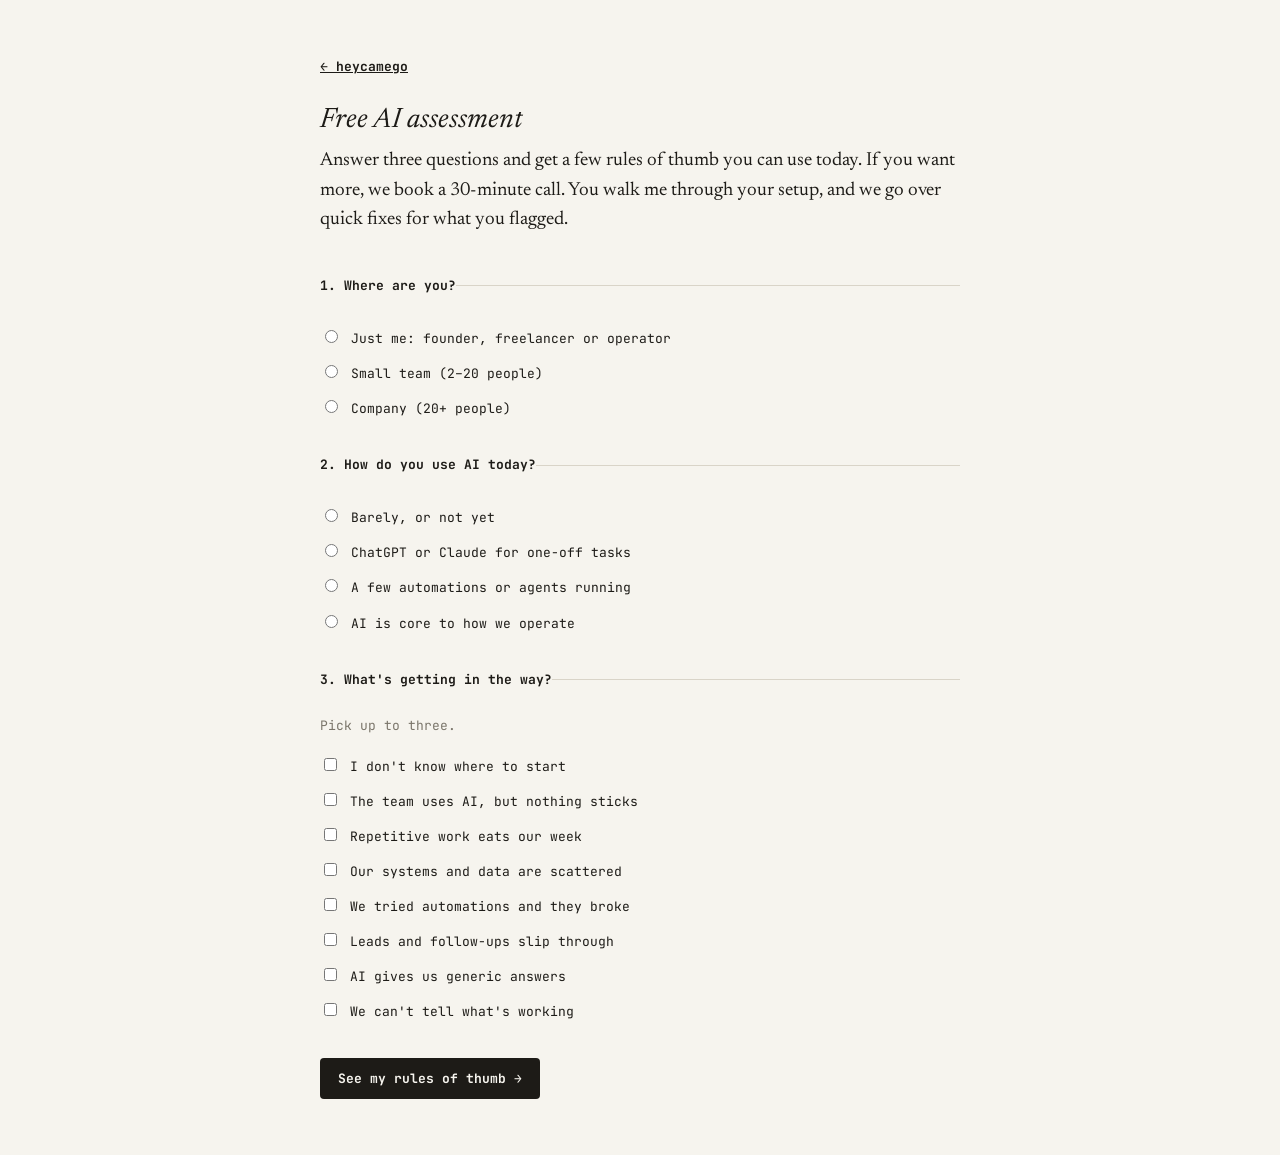
==== assessment/index.html @ f38ed3c1 "Add free AI assessment page and homepage call to action Three questions, rules of thumb drawn from O" ====
<!DOCTYPE html>
<html lang="en">
<head>
  <meta charset="UTF-8" />
  <meta name="viewport" content="width=device-width, initial-scale=1.0" />
  <title>Free AI assessment · heycamego</title>
  <meta name="description" content="Three questions about how you use AI. Get rules of thumb right away, then a 30-minute call if you want one." />
  <link rel="stylesheet" href="https://fonts.googleapis.com/css2?family=JetBrains+Mono:wght@400;700&family=Newsreader:ital,opsz,wght@0,6..72,400;1,6..72,400&display=swap" />
  <style>
    :root { --bg: #f6f4ee; --ink: #1d1b17; --soft: #7a756a; --line: #d9d4c8;
      --mono: "JetBrains Mono", ui-monospace, Menlo, Consolas, monospace; --serif: "Newsreader", Georgia, serif; }
    body { max-width: 640px; margin: 0 auto; padding: 56px 16px;
      background: var(--bg); color: var(--ink); font: 13px/1.7 var(--mono); }
    a { color: var(--ink); font-weight: 700; }
    h1 { font: italic 28px/1.3 var(--serif); margin: 24px 0 8px; }
    .lede { font: 19px/1.55 var(--serif); margin: 0 0 40px; }
    fieldset { border: 0; border-top: 1px solid var(--line); margin: 0; padding: 20px 0 28px; }
    legend { font-weight: 700; padding: 0; margin-bottom: 4px; }
    .hint { color: var(--soft); margin: 0 0 12px; }
    label.opt { display: flex; gap: 10px; align-items: baseline; padding: 6px 0; cursor: pointer; }
    input[type=radio], input[type=checkbox] { accent-color: var(--ink); }
    input[type=text], input[type=email], textarea { width: 100%; box-sizing: border-box; font: inherit; padding: 10px;
      background: #fff; color: var(--ink); border: 1px solid var(--line); border-radius: 4px; margin: 4px 0 14px; }
    button, .btn { font: 700 13px var(--mono); background: var(--ink); color: var(--bg); border: 0; border-radius: 4px;
      padding: 12px 18px; cursor: pointer; text-decoration: none; display: inline-block; }
    button:disabled { opacity: .5; cursor: default; }
    .rules { font: 18px/1.55 var(--serif); padding: 0; list-style: none; display: grid; gap: 14px; margin: 0 0 32px; }
    .rules li { border-left: 2px solid var(--ink); padding-left: 14px; }
    .rules small { display: block; margin-top: 6px; font: 12px/1.6 var(--mono); color: var(--soft); }
    .err { color: #a3322a; }
    [hidden] { display: none !important; }
  </style>
</head>
<body>
  <a href="/">← heycamego</a>
  <h1>Free AI assessment</h1>
  <p class="lede">Answer three questions and get a few rules of thumb you can use today. If you want more, we book a 30-minute call. You walk me through your setup, and we go over quick fixes for what you flagged.</p>

  <form id="f">
    <input type="hidden" name="access_key" value="WEB3FORMS_ACCESS_KEY" />
    <input type="hidden" name="subject" value="heycamego assessment" />
    <input type="checkbox" name="botcheck" hidden />

    <fieldset>
      <legend>1. Where are you?</legend>
      <label class="opt"><input type="radio" name="where" value="Solo" required /> Just me: founder, freelancer or operator</label>
      <label class="opt"><input type="radio" name="where" value="Small team" /> Small team (2–20 people)</label>
      <label class="opt"><input type="radio" name="where" value="Company" /> Company (20+ people)</label>
    </fieldset>

    <fieldset>
      <legend>2. How do you use AI today?</legend>
      <label class="opt"><input type="radio" name="usage" value="Barely" required /> Barely, or not yet</label>
      <label class="opt"><input type="radio" name="usage" value="Chat" /> ChatGPT or Claude for one-off tasks</label>
      <label class="opt"><input type="radio" name="usage" value="Some automations" /> A few automations or agents running</label>
      <label class="opt"><input type="radio" name="usage" value="Core" /> AI is core to how we operate</label>
    </fieldset>

    <fieldset>
      <legend>3. What's getting in the way?</legend>
      <p class="hint">Pick up to three.</p>
      <div id="pains"></div>
    </fieldset>

    <button id="next" type="button">See my rules of thumb →</button>
    <p class="err" id="need" hidden>Answer all three questions first.</p>

    <div id="step2" hidden>
      <fieldset>
        <legend>Your rules of thumb</legend>
        <ul class="rules" id="rules"></ul>
      </fieldset>
      <fieldset>
        <legend>Want to go deeper on a 30-minute call?</legend>
        <p class="hint">Leave your details and pick a time. I read every one.</p>
        <label>Name<input type="text" name="name" required autocomplete="name" /></label>
        <label>Email<input type="email" name="email" required autocomplete="email" /></label>
        <label>Company or website (optional)<input type="text" name="company" autocomplete="organization" /></label>
        <label>Anything else I should know? (optional)<textarea name="notes" rows="3"></textarea></label>
        <button id="send" type="submit">Send and pick a time →</button>
        <p class="err" id="err" hidden>That didn't go through. Try again, or <a href="https://x.com/heycamego">DM me on X</a>.</p>
      </fieldset>
    </div>
  </form>

  <section id="done" hidden>
    <fieldset>
      <legend>Got it, thanks.</legend>
      <p class="hint">Last step: pick a 30-minute slot.</p>
      <a class="btn" id="book" href="#">Book the call →</a>
    </fieldset>
  </section>

  <script>
    var CAL_URL = 'CAL_COM_LINK';
    var PAINS = {
      'Where to start': ["I don't know where to start",
        'Take a task you repeat every week and ask three questions about each step: can I drop it, can a script do it, or does it need an agent? Most steps turn out to be scripts. Start where the work has a clear beginning and end, like a report or an audit.',
        'Seen: finance and legal work is the easiest place to start, because the inputs and outputs are already defined.'],
      'Nothing sticks': ['The team uses AI, but nothing sticks',
        "A system people have to update by hand goes stale within a couple of weeks. Have the AI update it from email and meeting notes. Your team's only job is to check it.",
        "Seen: a company's new operating system went stale the two weeks its builder was away."],
      'Repetitive work': ['Repetitive work eats our week',
        'Automate a whole line of work, not single tasks: inputs, steps and a pass/fail result. Run it for one customer or one week, confirm the result, then add the next. Your people move from typing numbers to checking them.',
        'Seen: an AI audit of one quarterly statement found a shortfall larger than what had already been billed.'],
      'Scattered systems': ['Our systems and data are scattered',
        'Connect one real source, ask it a question, and compare the answer with the report you already trust. The differences, like time zones or cancelled orders, are rules you teach once. A good setup remembers them.',
        "Seen: weekly sales from a live store API matched the team's spreadsheet, apart from two rules worth writing down."],
      'Automations broke': ['We tried automations and they broke',
        "Most automations that break can't log in. Check that the AI can reach the system on a schedule, without you. Then lock the output format, because people stop trusting a report the first time it changes shape.",
        'Seen: a clinic turned an hour-long audit into eight minutes, then lost its users when the report kept changing format.'],
      'Leads slip': ['Leads and follow-ups slip through',
        "Write down what a deal that's ready to close looks like, and let the AI chase everyone who isn't there yet. It writes drafts and you approve them, from a business number instead of your personal WhatsApp.",
        'Seen: owners answering buyers and suppliers from the same WhatsApp they use for family.'],
      'Generic answers': ['AI gives us generic answers',
        "AI stays generic until it can read your business: email, CRM, past conversations. Pull your 50 most common customer or supplier questions, and those become the rules for what it may answer. When it gets something wrong, correct it once.",
        'Seen: teams with years of context spread across ChatGPT folders, Notion and their inbox.'],
      'No measurement': ["We can't tell what's working",
        'Pick one line of work and count the hours you get back each week. The gain usually comes from running several jobs in parallel, not from faster answers, so track what is running and what is done.',
        'Seen: four-day tasks done in one by running six sessions side by side.']
    };
    var f = document.getElementById('f'), box = document.getElementById('pains');
    Object.keys(PAINS).forEach(function (k) {
      box.insertAdjacentHTML('beforeend', '<label class="opt"><input type="checkbox" name="pains" value="' + k + '" /> ' + PAINS[k][0] + '</label>');
    });
    box.addEventListener('change', function () {
      var checked = box.querySelectorAll(':checked').length;
      box.querySelectorAll('input').forEach(function (i) { i.disabled = !i.checked && checked >= 3; });
    });

    document.getElementById('next').onclick = function () {
      var picked = [].map.call(box.querySelectorAll(':checked'), function (i) { return i.value; });
      if (!f.where.value || !f.usage.value || !picked.length) { document.getElementById('need').hidden = false; return; }
      document.getElementById('rules').innerHTML = picked.map(function (k) { return '<li>' + PAINS[k][1] + '<small>' + PAINS[k][2] + '</small></li>'; }).join('');
      document.getElementById('step2').hidden = false;
      document.getElementById('need').hidden = true;
      this.hidden = true;
      document.getElementById('step2').scrollIntoView({ behavior: 'smooth' });
    };

    f.onsubmit = function (e) {
      e.preventDefault();
      var btn = document.getElementById('send'), err = document.getElementById('err');
      var data = new FormData(f);
      data.set('pains', data.getAll('pains').join(', '));
      btn.disabled = true; err.hidden = true;
      fetch('https://api.web3forms.com/submit', { method: 'POST', body: data, headers: { Accept: 'application/json' } })
        .then(function (r) { return r.json(); })
        .then(function (j) {
          if (!j.success) throw j;
          var q = new URLSearchParams({ name: data.get('name'), email: data.get('email'), notes: 'Pains: ' + data.get('pains') });
          document.getElementById('book').href = CAL_URL + '?' + q;
          f.hidden = true;
          document.getElementById('done').hidden = false;
        })
        .catch(function () { err.hidden = false; btn.disabled = false; });
    };
  </script>
</body>
</html>
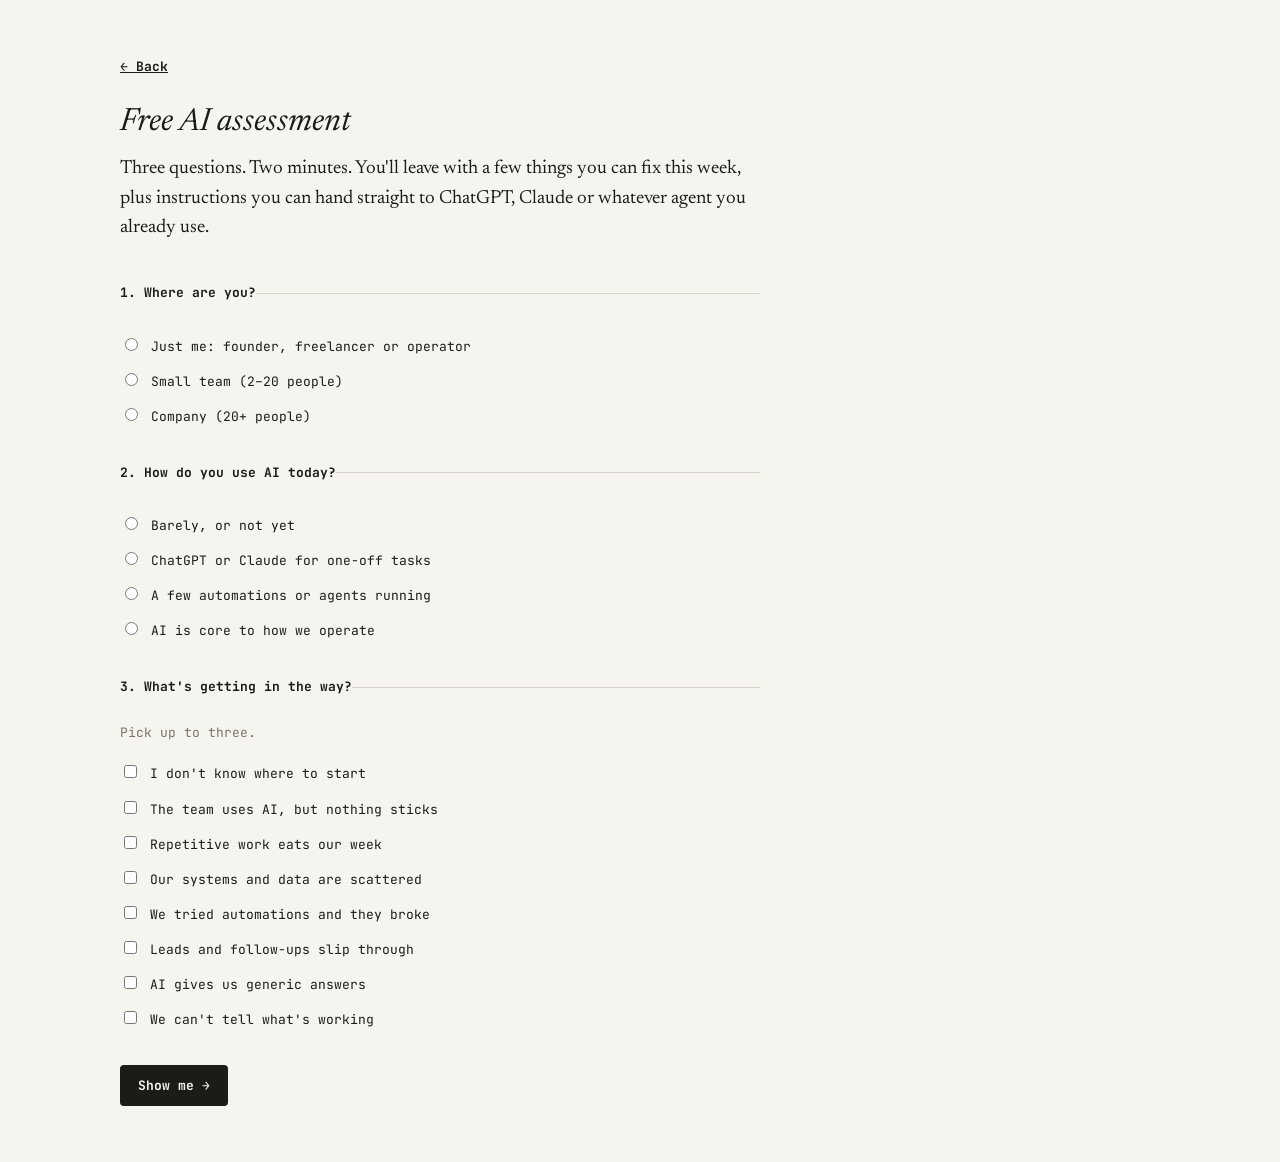
==== commit d89201b3: "Rework assessment results and homepage heading Each chosen problem gets its own section with copyabl" ====
--- a/assessment/index.html
+++ b/assessment/index.html
@@ -4,155 +4,209 @@
   <meta charset="UTF-8" />
   <meta name="viewport" content="width=device-width, initial-scale=1.0" />
   <title>Free AI assessment · heycamego</title>
-  <meta name="description" content="Three questions about how you use AI. Get rules of thumb right away, then a 30-minute call if you want one." />
+  <meta name="description" content="Three questions about how you use AI. Walk away with fixes for this week and instructions you can hand straight to your AI." />
   <link rel="stylesheet" href="https://fonts.googleapis.com/css2?family=JetBrains+Mono:wght@400;700&family=Newsreader:ital,opsz,wght@0,6..72,400;1,6..72,400&display=swap" />
   <style>
-    :root { --bg: #f6f4ee; --ink: #1d1b17; --soft: #7a756a; --line: #d9d4c8;
+    :root { --bg: #f6f4ee; --ink: #1d1b17; --soft: #7a756a; --line: #d9d4c8; --field: #fff; --danger: #a3322a;
       --mono: "JetBrains Mono", ui-monospace, Menlo, Consolas, monospace; --serif: "Newsreader", Georgia, serif; }
-    body { max-width: 640px; margin: 0 auto; padding: 56px 16px;
+    body { max-width: 1040px; margin: 0 auto; padding-block: 56px; padding-left: max(16px, env(safe-area-inset-left, 0px)); padding-right: max(16px, env(safe-area-inset-right, 0px));
       background: var(--bg); color: var(--ink); font: 13px/1.7 var(--mono); }
     a { color: var(--ink); font-weight: 700; }
-    h1 { font: italic 28px/1.3 var(--serif); margin: 24px 0 8px; }
-    .lede { font: 19px/1.55 var(--serif); margin: 0 0 40px; }
-    fieldset { border: 0; border-top: 1px solid var(--line); margin: 0; padding: 20px 0 28px; }
+    .wrap { display: grid; grid-template-columns: minmax(0, 640px); gap: 64px; }
+    .wrap.split { grid-template-columns: minmax(0, 1fr) 280px; }
+    @media (max-width: 860px) { .wrap.split { grid-template-columns: minmax(0, 1fr); } }
+    h1 { font: italic 32px/1.25 var(--serif); margin: 24px 0 12px; text-wrap: balance; }
+    .lede { font: 19px/1.55 var(--serif); margin: 0 0 40px; max-width: 34em; }
+    fieldset { border: 0; border-top: 1px solid var(--line); margin: 0; padding: 20px 0 28px; min-width: 0; }
     legend { font-weight: 700; padding: 0; margin-bottom: 4px; }
     .hint { color: var(--soft); margin: 0 0 12px; }
     label.opt { display: flex; gap: 10px; align-items: baseline; padding: 6px 0; cursor: pointer; }
     input[type=radio], input[type=checkbox] { accent-color: var(--ink); }
-    input[type=text], input[type=email], textarea { width: 100%; box-sizing: border-box; font: inherit; padding: 10px;
-      background: #fff; color: var(--ink); border: 1px solid var(--line); border-radius: 4px; margin: 4px 0 14px; }
-    button, .btn { font: 700 13px var(--mono); background: var(--ink); color: var(--bg); border: 0; border-radius: 4px;
-      padding: 12px 18px; cursor: pointer; text-decoration: none; display: inline-block; }
+    input[type=email] { width: 100%; box-sizing: border-box; font: inherit; padding: 10px;
+      background: var(--field); color: var(--ink); border: 1px solid var(--line); border-radius: 4px; margin: 4px 0 10px; }
+    button { font: 700 13px var(--mono); background: var(--ink); color: var(--bg); border: 0; border-radius: 4px; padding: 12px 18px; cursor: pointer; }
     button:disabled { opacity: .5; cursor: default; }
-    .rules { font: 18px/1.55 var(--serif); padding: 0; list-style: none; display: grid; gap: 14px; margin: 0 0 32px; }
-    .rules li { border-left: 2px solid var(--ink); padding-left: 14px; }
-    .rules small { display: block; margin-top: 6px; font: 12px/1.6 var(--mono); color: var(--soft); }
-    .err { color: #a3322a; }
+    button.ghost { background: transparent; color: var(--ink); border: 1px solid var(--line); padding: 6px 12px; font-weight: 400; }
+    .err { color: var(--danger); }
+
+    .result { border-top: 1px solid var(--ink); padding: 28px 0 44px; }
+    .result .said { color: var(--soft); margin: 0 0 8px; }
+    .result h2 { font: 28px/1.25 var(--serif); margin: 0 0 14px; text-wrap: balance; }
+    .result .body { font: 19px/1.6 var(--serif); margin: 0 0 16px; max-width: 34em; }
+    .result .seen { color: var(--soft); margin: 0 0 20px; max-width: 60ch; }
+    summary { cursor: pointer; font-weight: 700; }
+    .agent { margin-top: 14px; border: 1px solid var(--line); border-radius: 4px; background: var(--field); }
+    .agent-bar { display: flex; justify-content: space-between; align-items: center; gap: 12px; padding: 8px 12px; border-bottom: 1px solid var(--line); color: var(--soft); }
+    .agent pre { margin: 0; padding: 14px; white-space: pre-wrap; overflow-wrap: anywhere; font: 12px/1.65 var(--mono); }
+
+    aside { align-self: start; position: sticky; top: max(24px, env(safe-area-inset-top, 0px)); border-top: 1px solid var(--ink); padding-top: 20px; }
+    aside h2 { font: italic 24px/1.3 var(--serif); margin: 0 0 8px; }
+    aside p { color: var(--soft); margin: 0 0 14px; }
+    @media (max-width: 860px) { aside { position: static; } }
+    :focus-visible { outline: 2px solid var(--ink); outline-offset: 2px; }
     [hidden] { display: none !important; }
   </style>
 </head>
 <body>
-  <a href="/">← heycamego</a>
-  <h1>Free AI assessment</h1>
-  <p class="lede">Answer three questions and get a few rules of thumb you can use today. If you want more, we book a 30-minute call. You walk me through your setup, and we go over quick fixes for what you flagged.</p>
-
-  <form id="f">
-    <input type="hidden" name="access_key" value="WEB3FORMS_ACCESS_KEY" />
-    <input type="hidden" name="subject" value="heycamego assessment" />
-    <input type="checkbox" name="botcheck" hidden />
-
-    <fieldset>
-      <legend>1. Where are you?</legend>
-      <label class="opt"><input type="radio" name="where" value="Solo" required /> Just me: founder, freelancer or operator</label>
-      <label class="opt"><input type="radio" name="where" value="Small team" /> Small team (2–20 people)</label>
-      <label class="opt"><input type="radio" name="where" value="Company" /> Company (20+ people)</label>
-    </fieldset>
-
-    <fieldset>
-      <legend>2. How do you use AI today?</legend>
-      <label class="opt"><input type="radio" name="usage" value="Barely" required /> Barely, or not yet</label>
-      <label class="opt"><input type="radio" name="usage" value="Chat" /> ChatGPT or Claude for one-off tasks</label>
-      <label class="opt"><input type="radio" name="usage" value="Some automations" /> A few automations or agents running</label>
-      <label class="opt"><input type="radio" name="usage" value="Core" /> AI is core to how we operate</label>
-    </fieldset>
-
-    <fieldset>
-      <legend>3. What's getting in the way?</legend>
-      <p class="hint">Pick up to three.</p>
-      <div id="pains"></div>
-    </fieldset>
-
-    <button id="next" type="button">See my rules of thumb →</button>
-    <p class="err" id="need" hidden>Answer all three questions first.</p>
-
-    <div id="step2" hidden>
-      <fieldset>
-        <legend>Your rules of thumb</legend>
-        <ul class="rules" id="rules"></ul>
-      </fieldset>
-      <fieldset>
-        <legend>Want to go deeper on a 30-minute call?</legend>
-        <p class="hint">Leave your details and pick a time. I read every one.</p>
-        <label>Name<input type="text" name="name" required autocomplete="name" /></label>
-        <label>Email<input type="email" name="email" required autocomplete="email" /></label>
-        <label>Company or website (optional)<input type="text" name="company" autocomplete="organization" /></label>
-        <label>Anything else I should know? (optional)<textarea name="notes" rows="3"></textarea></label>
-        <button id="send" type="submit">Send and pick a time →</button>
+  <a href="/">← Back</a>
+  <div class="wrap" id="wrap">
+    <div>
+      <h1>Free AI assessment</h1>
+      <p class="lede">Three questions. Two minutes. You'll leave with a few things you can fix this week, plus instructions you can hand straight to ChatGPT, Claude or whatever agent you already use.</p>
+
+      <form id="f">
+        <fieldset>
+          <legend>1. Where are you?</legend>
+          <label class="opt"><input type="radio" name="where" value="Solo" required /> Just me: founder, freelancer or operator</label>
+          <label class="opt"><input type="radio" name="where" value="Small team" /> Small team (2–20 people)</label>
+          <label class="opt"><input type="radio" name="where" value="Company" /> Company (20+ people)</label>
+        </fieldset>
+
+        <fieldset>
+          <legend>2. How do you use AI today?</legend>
+          <label class="opt"><input type="radio" name="usage" value="Barely" required /> Barely, or not yet</label>
+          <label class="opt"><input type="radio" name="usage" value="Chat" /> ChatGPT or Claude for one-off tasks</label>
+          <label class="opt"><input type="radio" name="usage" value="Some automations" /> A few automations or agents running</label>
+          <label class="opt"><input type="radio" name="usage" value="Core" /> AI is core to how we operate</label>
+        </fieldset>
+
+        <fieldset>
+          <legend>3. What's getting in the way?</legend>
+          <p class="hint">Pick up to three.</p>
+          <div id="pains"></div>
+        </fieldset>
+
+        <button id="next" type="submit">Show me →</button>
+        <p class="err" id="need" hidden>Answer all three questions first.</p>
+      </form>
+
+      <div id="results" hidden></div>
+    </div>
+
+    <aside id="call" hidden>
+      <h2>Want to talk this through on a call?</h2>
+      <p>Leave your email and I'll send you a link to grab 30 minutes with me. That's all I need.</p>
+      <form id="e">
+        <input type="hidden" name="access_key" value="WEB3FORMS_ACCESS_KEY" />
+        <input type="hidden" name="subject" value="heycamego assessment" />
+        <input type="checkbox" name="botcheck" hidden />
+        <label for="email" class="hint">Email</label>
+        <input type="email" id="email" name="email" required autocomplete="email" placeholder="you@company.com" />
+        <button id="send" type="submit">Let's talk →</button>
         <p class="err" id="err" hidden>That didn't go through. Try again, or <a href="https://x.com/heycamego">DM me on X</a>.</p>
-      </fieldset>
-    </div>
-  </form>
-
-  <section id="done" hidden>
-    <fieldset>
-      <legend>Got it, thanks.</legend>
-      <p class="hint">Last step: pick a 30-minute slot.</p>
-      <a class="btn" id="book" href="#">Book the call →</a>
-    </fieldset>
-  </section>
+      </form>
+      <p id="done" hidden><strong>Got it.</strong> Keep an eye on your inbox. I'll be in touch soon.</p>
+    </aside>
+  </div>
 
   <script>
-    var CAL_URL = 'CAL_COM_LINK';
+    var LABELS = { where: { 'Solo': 'a solo founder/operator', 'Small team': 'a small team (2-20 people)', 'Company': 'a company (20+ people)' },
+      usage: { 'Barely': 'barely use AI yet', 'Chat': 'use ChatGPT or Claude for one-off tasks', 'Some automations': 'have a few automations or agents running', 'Core': 'run AI at the core of how we operate' } };
     var PAINS = {
-      'Where to start': ["I don't know where to start",
-        'Take a task you repeat every week and ask three questions about each step: can I drop it, can a script do it, or does it need an agent? Most steps turn out to be scripts. Start where the work has a clear beginning and end, like a report or an audit.',
-        'Seen: finance and legal work is the easiest place to start, because the inputs and outputs are already defined.'],
-      'Nothing sticks': ['The team uses AI, but nothing sticks',
-        "A system people have to update by hand goes stale within a couple of weeks. Have the AI update it from email and meeting notes. Your team's only job is to check it.",
-        "Seen: a company's new operating system went stale the two weeks its builder was away."],
-      'Repetitive work': ['Repetitive work eats our week',
-        'Automate a whole line of work, not single tasks: inputs, steps and a pass/fail result. Run it for one customer or one week, confirm the result, then add the next. Your people move from typing numbers to checking them.',
-        'Seen: an AI audit of one quarterly statement found a shortfall larger than what had already been billed.'],
-      'Scattered systems': ['Our systems and data are scattered',
-        'Connect one real source, ask it a question, and compare the answer with the report you already trust. The differences, like time zones or cancelled orders, are rules you teach once. A good setup remembers them.',
-        "Seen: weekly sales from a live store API matched the team's spreadsheet, apart from two rules worth writing down."],
-      'Automations broke': ['We tried automations and they broke',
-        "Most automations that break can't log in. Check that the AI can reach the system on a schedule, without you. Then lock the output format, because people stop trusting a report the first time it changes shape.",
-        'Seen: a clinic turned an hour-long audit into eight minutes, then lost its users when the report kept changing format.'],
-      'Leads slip': ['Leads and follow-ups slip through',
-        "Write down what a deal that's ready to close looks like, and let the AI chase everyone who isn't there yet. It writes drafts and you approve them, from a business number instead of your personal WhatsApp.",
-        'Seen: owners answering buyers and suppliers from the same WhatsApp they use for family.'],
-      'Generic answers': ['AI gives us generic answers',
-        "AI stays generic until it can read your business: email, CRM, past conversations. Pull your 50 most common customer or supplier questions, and those become the rules for what it may answer. When it gets something wrong, correct it once.",
-        'Seen: teams with years of context spread across ChatGPT folders, Notion and their inbox.'],
-      'No measurement': ["We can't tell what's working",
-        'Pick one line of work and count the hours you get back each week. The gain usually comes from running several jobs in parallel, not from faster answers, so track what is running and what is done.',
-        'Seen: four-day tasks done in one by running six sessions side by side.']
+      'Where to start': {
+        label: "I don't know where to start",
+        title: 'Start with the boring stuff.',
+        body: "Pick something you do every single week. Write the steps down. Then go through them one by one and ask: do I need this at all, can a simple script do it, or does it really need an agent that thinks? Most steps vanish or turn into a few lines of code, and only a handful need the smart, expensive part, which is why the best first project is one with a clear start and a clear end, like a report, a reconciliation or an audit.",
+        seen: 'Finance and legal work usually goes first. The inputs and outputs are already defined.',
+        agent: "Help me find my first AI automation.\n1. Ask me to list the tasks I repeat every week and roughly how long each takes.\n2. For the top three by time, interview me until you can write each one as numbered steps, with inputs and outputs.\n3. Tag every step: DROP (doesn't need to exist), SCRIPT (fixed rules, no judgment) or AGENT (needs judgment or reads messy text).\n4. Recommend one task to automate first. Prefer one with a clear start and end, a measurable output and mostly SCRIPT steps.\n5. Give me a one-week plan to run it by hand next to the automation and compare the results.\nAsk one question at a time. Don't suggest tools until step 4."
+      },
+      'Nothing sticks': {
+        label: 'The team uses AI, but nothing sticks',
+        title: "If people have to update it, it'll go stale.",
+        body: "Every team has that tool. Everyone loved it for a week. Then people drifted back to email and WhatsApp, the dashboard slowly fell out of date, nobody trusted it, so nobody opened it, so it fell even further behind. Flip it around. Let the AI do the updating from your email and meeting notes. Your team just checks.",
+        seen: "A company's brand-new operating system went stale in the two weeks its builder was on vacation.",
+        agent: "Help me make our system update itself.\n1. Ask which tool is supposed to be our source of truth (Notion, CRM, spreadsheet) and which fields go stale fastest.\n2. Ask where the real updates happen today: email, WhatsApp, meetings, calls.\n3. For each stale field, write a rule: source -> what to extract -> which field to update. Example: a meeting transcript mentions a new deadline -> update Due date.\n4. Mark which updates you can write directly and which should be suggested for a person to approve.\n5. Draft a 5-minute weekly review: a short list of what changed, for one person to skim.\nThe goal is close to zero manual updating by the team."
+      },
+      'Repetitive work': {
+        label: 'Repetitive work eats our week',
+        title: 'Automate the whole line, one customer at a time.',
+        body: "Automating one task saves you minutes. Automating a whole line of work, with clear inputs, fixed steps and a pass or fail at the end, gives you back days. Start tiny. Run it for one customer or one week and check every number. When it holds, add the next one, and then the next, until the thing that used to eat your Thursdays just runs on its own and your people go from typing numbers to checking them, which is a much better job anyway.",
+        seen: 'An AI audit of one quarterly statement found a shortfall bigger than what had already been billed.',
+        agent: "Help me turn one repetitive process into a pipeline.\n1. Ask me for the process and one real example of its inputs and its final output.\n2. Write it as four stages: PREP (gather and clean inputs), CALCULATE (fixed rules, ideally a script), REVIEW (a separate check of the result), OUTPUT (pass or fail, with the reason).\n3. Ask me what tolerance counts as a pass. Push me to make it tight.\n4. Plan a dry run on one case where I already know the right answer.\n5. Only after it matches, list the next cases to add, one at a time.\nNever skip REVIEW. Never mark a pass without showing the numbers."
+      },
+      'Scattered systems': {
+        label: 'Our systems and data are scattered',
+        title: 'Connect one thing. Then check it.',
+        body: "You don't need everything connected on day one. Pick the source you'd check first every morning, your store, your CRM, your inbox, and plug it in. Ask it a question you already know the answer to. It'll be close but not exact, and those little gaps, a time zone here, a cancelled order there, are gold, because each one is a rule you teach once and never have to explain again.",
+        seen: "Weekly sales from a live store API landed right next to the team's spreadsheet. The gap was UTC dates and cancelled orders.",
+        agent: "Help me connect my first data source and trust it.\n1. Ask which systems I use and which one I'd check first every morning. Start there.\n2. Help me connect it (API, export or integration) and confirm you can read real data.\n3. Ask me for a number I already know, like last week's sales, and calculate it yourself.\n4. If we don't match, find out why: time zones, cancelled or pending items, refunds, date cutoffs.\n5. Write each cause down as a permanent rule, like: always report in my local time zone, exclude cancelled orders.\nSave the rules somewhere you'll read every time."
+      },
+      'Automations broke': {
+        label: 'We tried automations and they broke',
+        title: "It probably can't log in.",
+        body: "Most automations don't die from a lack of intelligence. They die at 8 a.m. on a Tuesday with nobody around, because a login expired, or a page took two extra seconds to load, or the system never had an API for the one thing you needed. Fix access first. Then lock the format of what it hands back. People forgive a slow report. They stop trusting one the first time it shows up looking different.",
+        seen: 'A clinic cut an hour-long audit to eight minutes, then lost its users when the report kept changing shape.',
+        agent: "Help me fix an automation that keeps breaking.\n1. Ask what it's supposed to do, when it runs and what happened the last time it failed.\n2. Check access first: can it log in on a schedule with nobody at the keyboard? Is there an API for this data, or only a website?\n3. Check timing: does it wait for pages to load, retry on failure and verify each step actually worked?\n4. Define a fixed output template: same sections, same order, same fields, every time. Show me the template before changing anything else.\n5. If the job is big, split it into smaller steps that feed one final report.\nTell me which of these is the real cause before proposing a fix."
+      },
+      'Leads slip': {
+        label: 'Leads and follow-ups slip through',
+        title: "Write down what 'ready to close' looks like.",
+        body: "Everyone has a pile of I'll-follow-up-tomorrow. Give your AI a clear picture of a deal that's ready to close, and it can chase everyone who isn't there yet. Let it write the drafts. You approve them. And please move the business off your personal WhatsApp, because nothing kills follow-up faster than a supplier question buried between your mom's voice note and the family group chat.",
+        seen: 'Owners answering buyers and suppliers from the same WhatsApp they use for family.',
+        agent: "Help me stop losing leads.\n1. Ask me about my last three deals that closed. From them, write a 'ready to close' checklist.\n2. Ask where my leads live today and list my pipeline stages, or propose simple ones: new, talking, proposal, won, lost.\n3. For each stage, define the next action and how many days until a follow-up is due.\n4. Every morning, list overdue leads and draft a short follow-up for each. Don't send anything. I approve every message.\n5. Suggest moving business conversations to a dedicated number or inbox.\nKeep drafts short and in my voice. Ask me for two examples of my real messages first."
+      },
+      'Generic answers': {
+        label: 'AI gives us generic answers',
+        title: "It can't know what you haven't shown it.",
+        body: "Generic in, generic out. If your AI has never seen your inbox, your customers or your past conversations, of course it sounds like a brochure. Give it read access. Pull the fifty questions customers and suppliers ask you most, and turn your real answers into its rulebook. And when it gets something wrong, correct it once, clearly, and make sure it remembers, so every correction makes it a little more yours and a little less everyone else's.",
+        seen: 'Teams with years of business context scattered across ChatGPT folders, Notion and their inbox.',
+        agent: "Help me give you real context about my business.\n1. Interview me about the business: what we sell, to whom, how we price, what a great customer looks like. One question at a time.\n2. Ask me to paste or export recent conversations with customers or suppliers.\n3. Find the most common questions and write my real answers as rules: when asked X, answer Y; never promise Z.\n4. If you're unsure about something, ask me instead of guessing.\n5. Save everything as one 'business context' document I can reuse with any AI tool.\nUse my actual words wherever you can."
+      },
+      'No measurement': {
+        label: "We can't tell what's working",
+        title: 'Count hours, not prompts.',
+        body: "Pick one line of work. Count the hours it takes this week. Count again next week with the AI doing its part. The big jump usually comes from running five or six things at once rather than from faster answers, and that feels amazing right up until you forget what you left running, so keep a simple board of what's working, what's waiting on you and what's done.",
+        seen: 'Four-day tasks done in one, by running six sessions side by side.',
+        agent: "Help me measure whether AI is actually saving us time.\n1. Ask me to pick one process and estimate the hours it takes per week today.\n2. Set up a simple weekly log: hours spent by people, items handled, errors found.\n3. Every week, compare against the baseline and tell me the hours given back.\n4. Keep a running list of what's in progress, what's waiting on me and what's done.\n5. If the number isn't improving after three weeks, tell me why and what to change.\nKeep it to one number I can say out loud."
+      }
     };
-    var f = document.getElementById('f'), box = document.getElementById('pains');
+
+    var f = document.getElementById('f'), box = document.getElementById('pains'), results = document.getElementById('results');
+    function esc(s) { return s.replace(/&/g, '&amp;').replace(/</g, '&lt;'); }
     Object.keys(PAINS).forEach(function (k) {
-      box.insertAdjacentHTML('beforeend', '<label class="opt"><input type="checkbox" name="pains" value="' + k + '" /> ' + PAINS[k][0] + '</label>');
+      box.insertAdjacentHTML('beforeend', '<label class="opt"><input type="checkbox" name="pains" value="' + k + '" /> ' + esc(PAINS[k].label) + '</label>');
     });
     box.addEventListener('change', function () {
-      var checked = box.querySelectorAll(':checked').length;
-      box.querySelectorAll('input').forEach(function (i) { i.disabled = !i.checked && checked >= 3; });
+      var n = box.querySelectorAll(':checked').length;
+      box.querySelectorAll('input').forEach(function (i) { i.disabled = !i.checked && n >= 3; });
     });
-
-    document.getElementById('next').onclick = function () {
-      var picked = [].map.call(box.querySelectorAll(':checked'), function (i) { return i.value; });
-      if (!f.where.value || !f.usage.value || !picked.length) { document.getElementById('need').hidden = false; return; }
-      document.getElementById('rules').innerHTML = picked.map(function (k) { return '<li>' + PAINS[k][1] + '<small>' + PAINS[k][2] + '</small></li>'; }).join('');
-      document.getElementById('step2').hidden = false;
-      document.getElementById('need').hidden = true;
-      this.hidden = true;
-      document.getElementById('step2').scrollIntoView({ behavior: 'smooth' });
-    };
+    function picked() { return [].map.call(box.querySelectorAll(':checked'), function (i) { return i.value; }); }
 
     f.onsubmit = function (e) {
       e.preventDefault();
-      var btn = document.getElementById('send'), err = document.getElementById('err');
-      var data = new FormData(f);
-      data.set('pains', data.getAll('pains').join(', '));
+      var keys = picked();
+      if (!f.where.value || !f.usage.value || !keys.length) { document.getElementById('need').hidden = false; return; }
+      var context = "Context: I took the AI assessment on heycamego.com. I'm " + LABELS.where[f.where.value] + ' and we ' + LABELS.usage[f.usage.value] + '.';
+      results.innerHTML = keys.map(function (k) {
+        var p = PAINS[k], prompt = context + '\nThe problem: ' + p.label.toLowerCase() + '.\nThe idea: ' + p.title + ' ' + p.body + '\n\n' + p.agent;
+        return '<section class="result"><p class="said">You said: ' + esc(p.label.toLowerCase()) + '</p><h2>' + esc(p.title) + '</h2>' +
+          '<p class="body">' + esc(p.body) + '</p><p class="seen">Seen: ' + esc(p.seen) + '</p>' +
+          '<details><summary>See instructions for your agent</summary><div class="agent"><div class="agent-bar"><span>Paste this into ChatGPT, Claude or your agent</span>' +
+          '<button type="button" class="ghost copy">Copy</button></div><pre>' + esc(prompt) + '</pre></div></details></section>';
+      }).join('');
+      f.hidden = true; document.querySelector('.lede').hidden = true;
+      results.hidden = false; document.getElementById('call').hidden = false;
+      document.getElementById('wrap').classList.add('split');
+      window.scrollTo({ top: 0, behavior: 'smooth' });
+    };
+
+    results.addEventListener('click', function (e) {
+      if (!e.target.classList.contains('copy')) return;
+      var btn = e.target, pre = btn.closest('.agent').querySelector('pre');
+      function selectIt() { var r = document.createRange(); r.selectNodeContents(pre); var s = getSelection(); s.removeAllRanges(); s.addRange(r); btn.textContent = 'Selected, press Ctrl/Cmd+C'; }
+      if (!navigator.clipboard) return selectIt();
+      navigator.clipboard.writeText(pre.textContent).then(function () { btn.textContent = 'Copied'; setTimeout(function () { btn.textContent = 'Copy'; }, 1800); }, selectIt);
+    });
+
+    var ef = document.getElementById('e');
+    ef.onsubmit = function (e) {
+      e.preventDefault();
+      var btn = document.getElementById('send'), err = document.getElementById('err'), data = new FormData(ef);
+      data.set('where', f.where.value); data.set('usage', f.usage.value); data.set('pains', picked().join(', '));
       btn.disabled = true; err.hidden = true;
       fetch('https://api.web3forms.com/submit', { method: 'POST', body: data, headers: { Accept: 'application/json' } })
         .then(function (r) { return r.json(); })
-        .then(function (j) {
-          if (!j.success) throw j;
-          var q = new URLSearchParams({ name: data.get('name'), email: data.get('email'), notes: 'Pains: ' + data.get('pains') });
-          document.getElementById('book').href = CAL_URL + '?' + q;
-          f.hidden = true;
-          document.getElementById('done').hidden = false;
-        })
+        .then(function (j) { if (!j.success) throw j; ef.hidden = true; document.getElementById('done').hidden = false; })
         .catch(function () { err.hidden = false; btn.disabled = false; });
     };
   </script>
